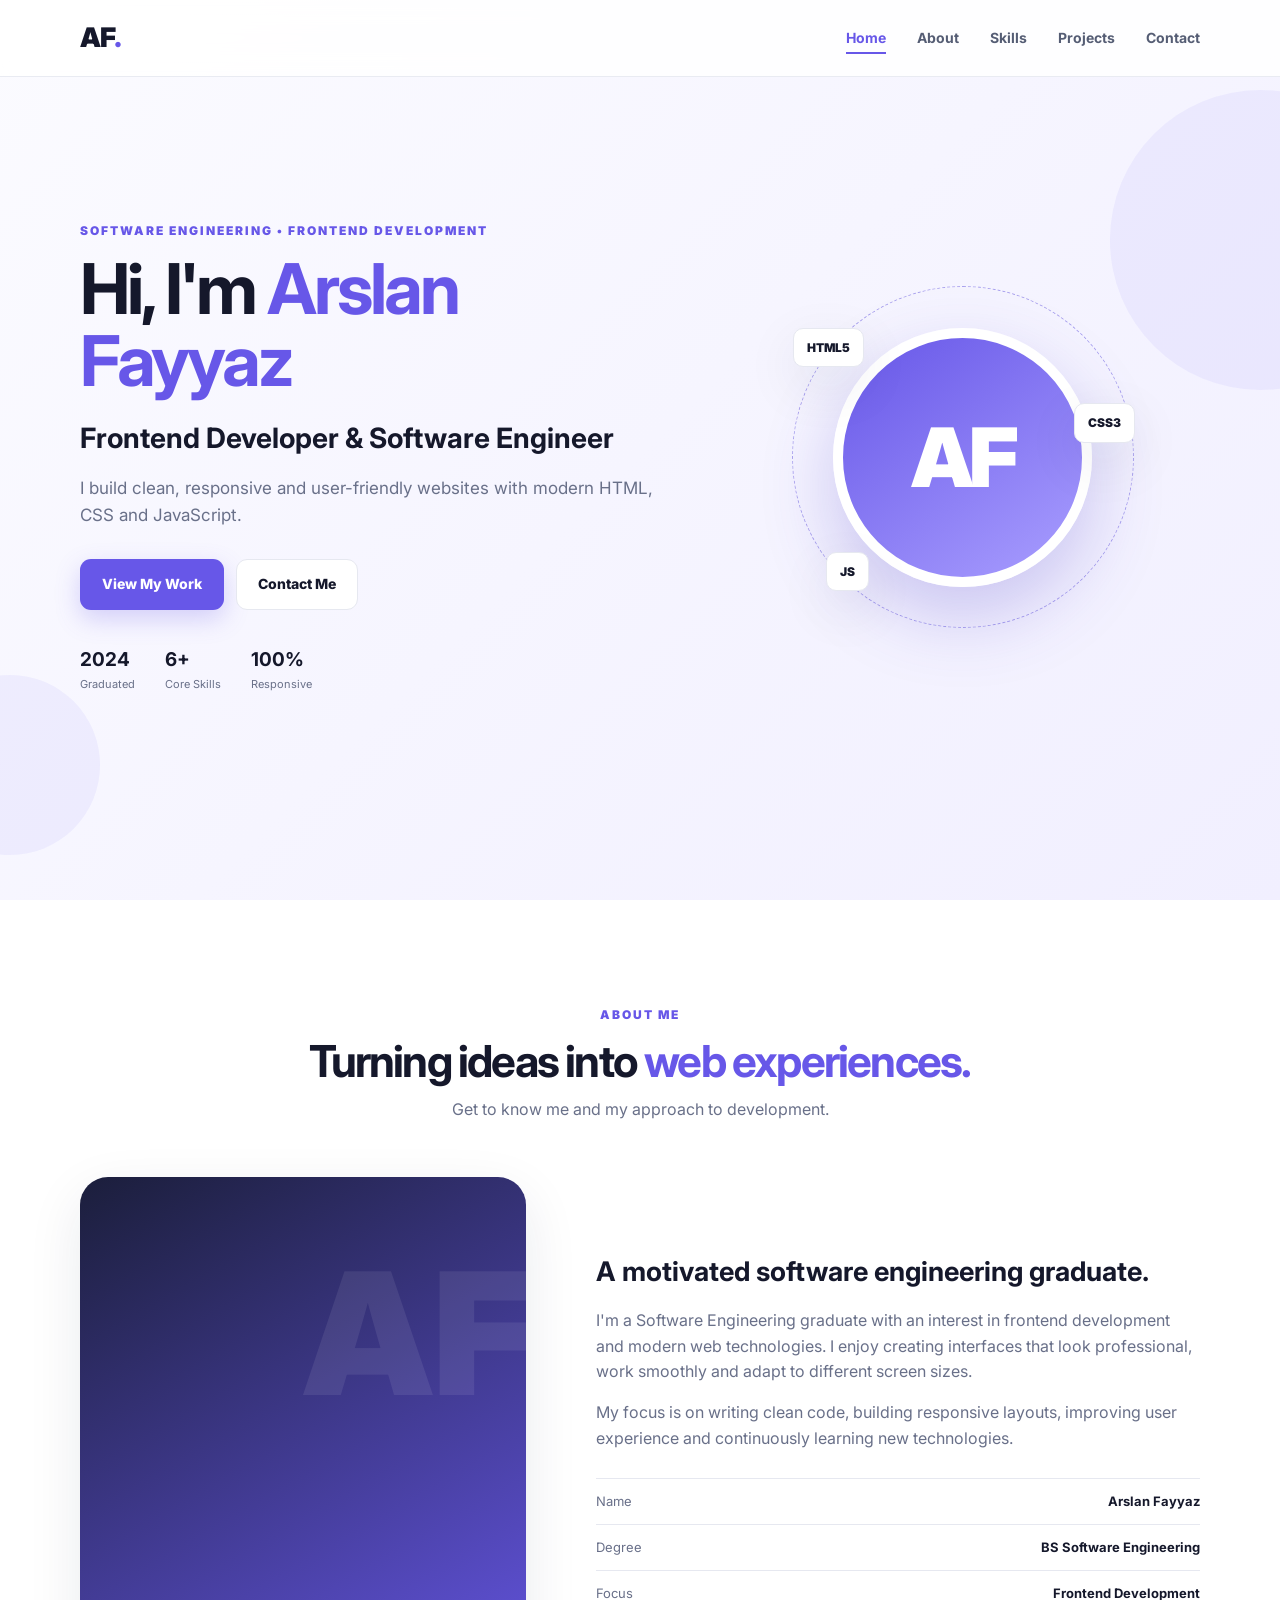
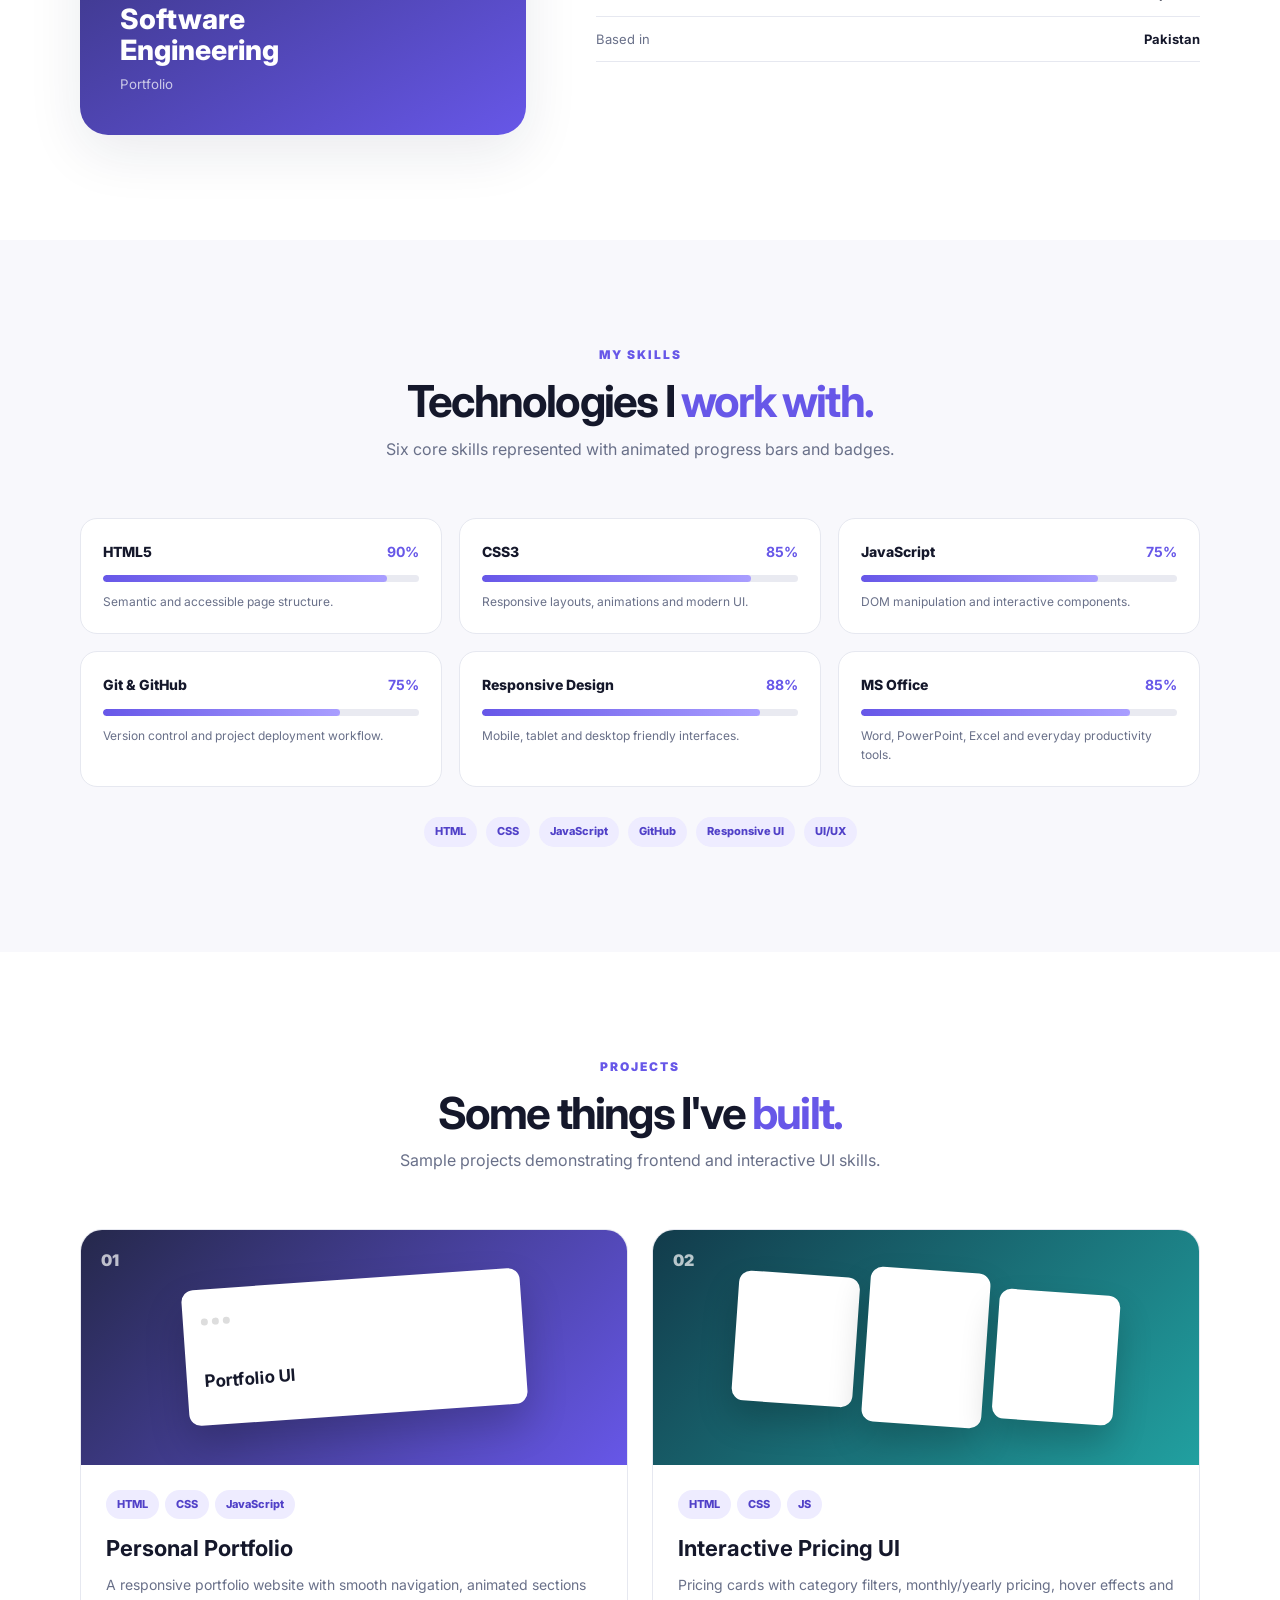
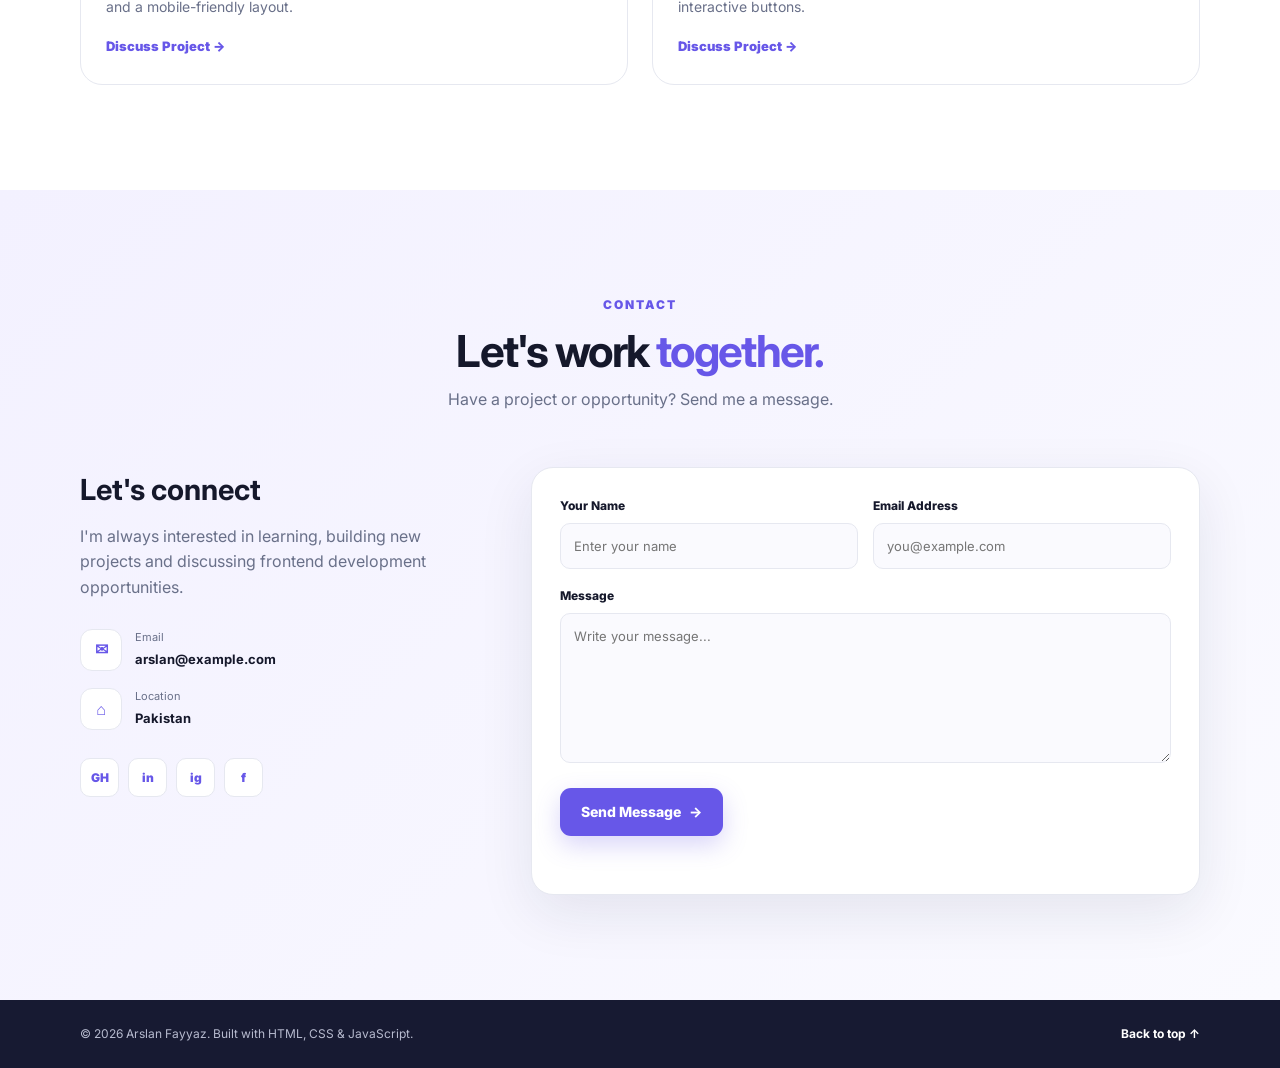
==== task-1/index.html @ dc2c3791 "Rename  index.html to index.html" ====
<!DOCTYPE html>
<html lang="en">
<head>
  <meta charset="UTF-8">
  <meta name="viewport" content="width=device-width, initial-scale=1.0">
  <meta name="description" content="Arslan Fayyaz - Software Engineering Portfolio">
  <title>Arslan Fayyaz | Portfolio</title>
  <link rel="preconnect" href="https://fonts.googleapis.com">
  <link rel="preconnect" href="https://fonts.gstatic.com" crossorigin>
  <link href="https://fonts.googleapis.com/css2?family=Inter:wght@400;500;600;700;800&display=swap" rel="stylesheet">
  <link rel="stylesheet" href="style.css">
</head>
<body>

  <header class="header">
    <nav class="navbar container">
      <a href="#home" class="logo">AF<span>.</span></a>

      <button class="menu-btn" id="menuBtn" aria-label="Open navigation menu" aria-expanded="false">
        <span></span><span></span><span></span>
      </button>

      <ul class="nav-links" id="navLinks">
        <li><a href="#home" class="nav-link active">Home</a></li>
        <li><a href="#about" class="nav-link">About</a></li>
        <li><a href="#skills" class="nav-link">Skills</a></li>
        <li><a href="#projects" class="nav-link">Projects</a></li>
        <li><a href="#contact" class="nav-link">Contact</a></li>
      </ul>
    </nav>
  </header>

  <main>
    <!-- HOME -->
    <section class="hero section" id="home">
      <div class="hero-bg-circle circle-one"></div>
      <div class="hero-bg-circle circle-two"></div>

      <div class="container hero-grid">
        <div class="hero-content reveal">
          <p class="eyebrow">SOFTWARE ENGINEERING • FRONTEND DEVELOPMENT</p>
          <h1>Hi, I'm <span>Arslan Fayyaz</span></h1>
          <h2>Frontend Developer & Software Engineer</h2>
          <p class="hero-text">
            I build clean, responsive and user-friendly websites with modern
            HTML, CSS and JavaScript.
          </p>

          <div class="hero-buttons">
            <a href="#projects" class="btn btn-primary">View My Work</a>
            <a href="#contact" class="btn btn-outline">Contact Me</a>
          </div>

          <div class="quick-stats">
            <div><strong>2024</strong><span>Graduated</span></div>
            <div><strong>6+</strong><span>Core Skills</span></div>
            <div><strong>100%</strong><span>Responsive</span></div>
          </div>
        </div>

        <div class="profile-wrap reveal">
          <div class="profile-card">
            <div class="profile-image">
              <div class="profile-initials">AF</div>
            </div>
            <div class="profile-glow"></div>
            <div class="floating-tag tag-one">HTML5</div>
            <div class="floating-tag tag-two">CSS3</div>
            <div class="floating-tag tag-three">JS</div>
          </div>
        </div>
      </div>
    </section>

    <!-- ABOUT -->
    <section class="section about" id="about">
      <div class="container">
        <div class="section-heading reveal">
          <p class="eyebrow">ABOUT ME</p>
          <h2>Turning ideas into <span>web experiences.</span></h2>
          <p>Get to know me and my approach to development.</p>
        </div>

        <div class="about-grid">
          <div class="about-image reveal">
            <div class="about-photo">
              <span>Software<br>Engineering</span>
              <small>Portfolio</small>
            </div>
          </div>

          <div class="about-content reveal">
            <h3>A motivated software engineering graduate.</h3>
            <p>
              I'm a Software Engineering graduate with an interest in frontend
              development and modern web technologies. I enjoy creating
              interfaces that look professional, work smoothly and adapt to
              different screen sizes.
            </p>
            <p>
              My focus is on writing clean code, building responsive layouts,
              improving user experience and continuously learning new
              technologies.
            </p>

            <div class="info-list">
              <div><span>Name</span><strong>Arslan Fayyaz</strong></div>
              <div><span>Degree</span><strong>BS Software Engineering</strong></div>
              <div><span>Focus</span><strong>Frontend Development</strong></div>
              <div><span>Based in</span><strong>Pakistan</strong></div>
            </div>
          </div>
        </div>
      </div>
    </section>

    <!-- SKILLS -->
    <section class="section skills" id="skills">
      <div class="container">
        <div class="section-heading reveal">
          <p class="eyebrow">MY SKILLS</p>
          <h2>Technologies I <span>work with.</span></h2>
          <p>Six core skills represented with animated progress bars and badges.</p>
        </div>

        <div class="skills-grid">
          <div class="skill-card reveal">
            <div class="skill-top"><span>HTML5</span><strong>90%</strong></div>
            <div class="progress"><span style="--level:90%"></span></div>
            <p>Semantic and accessible page structure.</p>
          </div>

          <div class="skill-card reveal">
            <div class="skill-top"><span>CSS3</span><strong>85%</strong></div>
            <div class="progress"><span style="--level:85%"></span></div>
            <p>Responsive layouts, animations and modern UI.</p>
          </div>

          <div class="skill-card reveal">
            <div class="skill-top"><span>JavaScript</span><strong>75%</strong></div>
            <div class="progress"><span style="--level:75%"></span></div>
            <p>DOM manipulation and interactive components.</p>
          </div>

          <div class="skill-card reveal">
            <div class="skill-top"><span>Git & GitHub</span><strong>75%</strong></div>
            <div class="progress"><span style="--level:75%"></span></div>
            <p>Version control and project deployment workflow.</p>
          </div>

          <div class="skill-card reveal">
            <div class="skill-top"><span>Responsive Design</span><strong>88%</strong></div>
            <div class="progress"><span style="--level:88%"></span></div>
            <p>Mobile, tablet and desktop friendly interfaces.</p>
          </div>

          <div class="skill-card reveal">
            <div class="skill-top"><span>MS Office</span><strong>85%</strong></div>
            <div class="progress"><span style="--level:85%"></span></div>
            <p>Word, PowerPoint, Excel and everyday productivity tools.</p>
          </div>
        </div>

        <div class="skill-badges reveal">
          <span>HTML</span><span>CSS</span><span>JavaScript</span>
          <span>GitHub</span><span>Responsive UI</span><span>UI/UX</span>
        </div>
      </div>
    </section>

    <!-- PROJECTS -->
    <section class="section projects" id="projects">
      <div class="container">
        <div class="section-heading reveal">
          <p class="eyebrow">PROJECTS</p>
          <h2>Some things I've <span>built.</span></h2>
          <p>Sample projects demonstrating frontend and interactive UI skills.</p>
        </div>

        <div class="project-grid">
          <article class="project-card reveal">
            <div class="project-image project-one">
              <span>01</span>
              <div class="mock-window">
                <i></i><i></i><i></i>
                <b>Portfolio UI</b>
              </div>
            </div>
            <div class="project-content">
              <div class="project-tags"><span>HTML</span><span>CSS</span><span>JavaScript</span></div>
              <h3>Personal Portfolio</h3>
              <p>
                A responsive portfolio website with smooth navigation,
                animated sections and a mobile-friendly layout.
              </p>
              <a href="#contact" class="project-link">Discuss Project →</a>
            </div>
          </article>

          <article class="project-card reveal">
            <div class="project-image project-two">
              <span>02</span>
              <div class="mock-cards">
                <div></div><div></div><div></div>
              </div>
            </div>
            <div class="project-content">
              <div class="project-tags"><span>HTML</span><span>CSS</span><span>JS</span></div>
              <h3>Interactive Pricing UI</h3>
              <p>
                Pricing cards with category filters, monthly/yearly pricing,
                hover effects and interactive buttons.
              </p>
              <a href="#contact" class="project-link">Discuss Project →</a>
            </div>
          </article>
        </div>
      </div>
    </section>

    <!-- CONTACT -->
    <section class="section contact" id="contact">
      <div class="container">
        <div class="section-heading reveal">
          <p class="eyebrow">CONTACT</p>
          <h2>Let's work <span>together.</span></h2>
          <p>Have a project or opportunity? Send me a message.</p>
        </div>

        <div class="contact-grid">
          <div class="contact-info reveal">
            <h3>Let's connect</h3>
            <p>
              I'm always interested in learning, building new projects and
              discussing frontend development opportunities.
            </p>

            <div class="contact-item">
              <div class="contact-icon">✉</div>
              <div><small>Email</small><strong>arslan@example.com</strong></div>
            </div>
            <div class="contact-item">
              <div class="contact-icon">⌂</div>
              <div><small>Location</small><strong>Pakistan</strong></div>
            </div>

            <div class="socials">
              <a href="#" aria-label="GitHub">GH</a>
              <a href="#" aria-label="LinkedIn">in</a>
              <a href="#" aria-label="Instagram">ig</a>
              <a href="#" aria-label="Facebook">f</a>
            </div>
          </div>

          <form class="contact-form reveal" id="contactForm">
            <div class="form-row">
              <div class="field">
                <label for="name">Your Name</label>
                <input id="name" name="name" type="text" placeholder="Enter your name" required>
              </div>
              <div class="field">
                <label for="email">Email Address</label>
                <input id="email" name="email" type="email" placeholder="you@example.com" required>
              </div>
            </div>

            <div class="field">
              <label for="message">Message</label>
              <textarea id="message" name="message" rows="6" placeholder="Write your message..." required></textarea>
            </div>

            <button class="btn btn-primary submit-btn" type="submit">Send Message <span>→</span></button>
            <p class="form-message" id="formMessage"></p>
          </form>
        </div>
      </div>
    </section>
  </main>

  <footer class="footer">
    <div class="container footer-inner">
      <p>© 2026 Arslan Fayyaz. Built with HTML, CSS & JavaScript.</p>
      <a href="#home">Back to top ↑</a>
    </div>
  </footer>

  <script src="script.js"></script>
</body>
</html>
---- task-1/style.css ----
* {
  margin: 0;
  padding: 0;
  box-sizing: border-box;
}

:root {
  --bg: #f7f8fc;
  --surface: #ffffff;
  --text: #15182b;
  --muted: #697089;
  --line: #e6e8f0;
  --primary: #6757e8;
  --primary-dark: #5141c8;
  --soft: #eeecff;
  --dark: #171a32;
  --shadow: 0 18px 55px rgba(27, 31, 64, 0.09);
}

html {
  scroll-behavior: smooth;
  scroll-padding-top: 82px;
}

body {
  font-family: "Inter", sans-serif;
  color: var(--text);
  background: var(--bg);
  line-height: 1.6;
  overflow-x: hidden;
}

a {
  color: inherit;
}

.container {
  width: min(1120px, 92%);
  margin-inline: auto;
}

.section {
  padding: 105px 0;
}

.header {
  position: fixed;
  inset: 0 0 auto 0;
  z-index: 1000;
  background: rgba(255,255,255,.86);
  backdrop-filter: blur(14px);
  border-bottom: 1px solid rgba(230,232,240,.85);
}

.navbar {
  min-height: 76px;
  display: flex;
  align-items: center;
  justify-content: space-between;
}

.logo {
  text-decoration: none;
  font-size: 27px;
  font-weight: 900;
  letter-spacing: -1px;
}

.logo span,
.hero h1 span,
.section-heading h2 span {
  color: var(--primary);
}

.nav-links {
  display: flex;
  align-items: center;
  gap: 31px;
  list-style: none;
}

.nav-link {
  text-decoration: none;
  color: #555d74;
  font-size: 14px;
  font-weight: 700;
  position: relative;
  padding: 8px 0;
  transition: .25s;
}

.nav-link::after {
  content: "";
  position: absolute;
  left: 0;
  bottom: 0;
  width: 0;
  height: 2px;
  background: var(--primary);
  transition: .25s;
}

.nav-link:hover,
.nav-link.active {
  color: var(--primary);
}

.nav-link:hover::after,
.nav-link.active::after {
  width: 100%;
}

.menu-btn {
  display: none;
  border: 0;
  background: transparent;
  cursor: pointer;
  width: 42px;
  height: 42px;
}

.menu-btn span {
  display: block;
  width: 24px;
  height: 2px;
  background: var(--text);
  margin: 5px auto;
  transition: .25s;
}

.hero {
  min-height: 100vh;
  display: grid;
  place-items: center;
  padding-top: 120px;
  background: linear-gradient(135deg, #fbfbff 0%, #f1efff 100%);
  position: relative;
  overflow: hidden;
}

.hero-grid {
  display: grid;
  grid-template-columns: 1.1fr .9fr;
  align-items: center;
  gap: 65px;
  position: relative;
  z-index: 2;
}

.eyebrow {
  color: var(--primary);
  font-size: 12px;
  letter-spacing: 2px;
  font-weight: 900;
  margin-bottom: 12px;
}

.hero h1 {
  font-size: clamp(42px, 6vw, 70px);
  line-height: 1.04;
  letter-spacing: -3px;
  margin-bottom: 18px;
}

.hero h2 {
  font-size: clamp(20px, 3vw, 28px);
  margin-bottom: 14px;
}

.hero-text {
  color: var(--muted);
  max-width: 590px;
  font-size: 17px;
}

.hero-buttons {
  display: flex;
  flex-wrap: wrap;
  gap: 12px;
  margin: 30px 0 35px;
}

.btn {
  display: inline-flex;
  align-items: center;
  justify-content: center;
  gap: 8px;
  border-radius: 11px;
  padding: 13px 21px;
  text-decoration: none;
  border: 1px solid transparent;
  font: inherit;
  font-size: 14px;
  font-weight: 800;
  cursor: pointer;
  transition: .25s;
}

.btn-primary {
  color: white;
  background: var(--primary);
  box-shadow: 0 9px 25px rgba(103,87,232,.25);
}

.btn-primary:hover {
  background: var(--primary-dark);
  transform: translateY(-3px);
  box-shadow: 0 14px 30px rgba(103,87,232,.3);
}

.btn-outline {
  color: var(--text);
  background: white;
  border-color: var(--line);
}

.btn-outline:hover {
  border-color: var(--primary);
  color: var(--primary);
  transform: translateY(-3px);
}

.quick-stats {
  display: flex;
  gap: 30px;
}

.quick-stats div {
  display: grid;
  gap: 1px;
}

.quick-stats strong {
  font-size: 19px;
}

.quick-stats span {
  font-size: 11px;
  color: var(--muted);
}

.profile-wrap {
  display: flex;
  justify-content: center;
}

.profile-card {
  width: min(360px, 80vw);
  aspect-ratio: 1;
  position: relative;
  display: grid;
  place-items: center;
}

.profile-image {
  width: 72%;
  height: 72%;
  border-radius: 50%;
  background: linear-gradient(145deg, #6757e8, #a99eff);
  display: grid;
  place-items: center;
  box-shadow: 0 30px 70px rgba(81,65,200,.25);
  border: 10px solid white;
  position: relative;
  z-index: 2;
}

.profile-initials {
  color: white;
  font-size: clamp(55px, 8vw, 82px);
  font-weight: 900;
  letter-spacing: -5px;
}

.profile-glow {
  position: absolute;
  width: 95%;
  height: 95%;
  border: 1px dashed #aaa2ee;
  border-radius: 50%;
  animation: rotate 20s linear infinite;
}

.floating-tag {
  position: absolute;
  background: white;
  border: 1px solid var(--line);
  border-radius: 10px;
  padding: 9px 13px;
  box-shadow: var(--shadow);
  font-size: 12px;
  font-weight: 900;
  z-index: 4;
  animation: float 3s ease-in-out infinite;
}

.tag-one { top: 14%; left: 3%; }
.tag-two { right: 2%; top: 35%; animation-delay: .8s; }
.tag-three { bottom: 13%; left: 12%; animation-delay: 1.5s; }

.hero-bg-circle {
  position: absolute;
  border-radius: 50%;
  background: rgba(103,87,232,.07);
}

.circle-one { width: 300px; height: 300px; right: -130px; top: 10%; }
.circle-two { width: 180px; height: 180px; left: -80px; bottom: 5%; }

.section-heading {
  text-align: center;
  max-width: 700px;
  margin: 0 auto 55px;
}

.section-heading h2 {
  font-size: clamp(31px, 4vw, 44px);
  letter-spacing: -1.8px;
  line-height: 1.15;
  margin-bottom: 10px;
}

.section-heading > p:last-child {
  color: var(--muted);
}

.about {
  background: var(--surface);
}

.about-grid {
  display: grid;
  grid-template-columns: .85fr 1.15fr;
  gap: 70px;
  align-items: center;
}

.about-photo {
  aspect-ratio: 4 / 5;
  border-radius: 28px;
  background: linear-gradient(150deg, #1b1e3b, #6757e8);
  color: white;
  padding: 40px;
  display: flex;
  flex-direction: column;
  justify-content: end;
  box-shadow: var(--shadow);
  position: relative;
  overflow: hidden;
}

.about-photo::before {
  content: "AF";
  position: absolute;
  font-size: 170px;
  font-weight: 900;
  opacity: .08;
  right: -10px;
  top: 20px;
}

.about-photo span {
  font-size: 28px;
  line-height: 1.1;
  font-weight: 800;
  position: relative;
}

.about-photo small {
  margin-top: 8px;
  opacity: .7;
  position: relative;
}

.about-content h3 {
  font-size: 27px;
  margin-bottom: 15px;
}

.about-content > p {
  color: var(--muted);
  margin-bottom: 15px;
}

.info-list {
  margin-top: 27px;
  border-top: 1px solid var(--line);
}

.info-list div {
  display: flex;
  justify-content: space-between;
  gap: 15px;
  padding: 12px 0;
  border-bottom: 1px solid var(--line);
  font-size: 13px;
}

.info-list span {
  color: var(--muted);
}

.skills {
  background: #f8f8fc;
}

.skills-grid {
  display: grid;
  grid-template-columns: repeat(3, 1fr);
  gap: 17px;
}

.skill-card {
  background: white;
  border: 1px solid var(--line);
  border-radius: 17px;
  padding: 22px;
  transition: .3s;
}

.skill-card:hover {
  transform: translateY(-6px);
  box-shadow: var(--shadow);
  border-color: #c7c1ff;
}

.skill-top {
  display: flex;
  justify-content: space-between;
  font-weight: 800;
  font-size: 14px;
}

.skill-top strong {
  color: var(--primary);
}

.progress {
  height: 7px;
  background: #e9eaf1;
  border-radius: 20px;
  overflow: hidden;
  margin: 12px 0 10px;
}

.progress span {
  display: block;
  height: 100%;
  width: var(--level);
  background: linear-gradient(90deg, var(--primary), #a99eff);
  border-radius: inherit;
  transform-origin: left;
  animation: progressIn 1.2s ease both;
}

.skill-card p {
  color: var(--muted);
  font-size: 12px;
}

.skill-badges {
  display: flex;
  flex-wrap: wrap;
  justify-content: center;
  gap: 9px;
  margin-top: 30px;
}

.skill-badges span,
.project-tags span {
  background: var(--soft);
  color: var(--primary-dark);
  border-radius: 999px;
  padding: 6px 11px;
  font-size: 11px;
  font-weight: 800;
}

.projects {
  background: white;
}

.project-grid {
  display: grid;
  grid-template-columns: repeat(2, 1fr);
  gap: 24px;
}

.project-card {
  border: 1px solid var(--line);
  border-radius: 22px;
  overflow: hidden;
  background: white;
  transition: .3s;
}

.project-card:hover {
  transform: translateY(-8px);
  box-shadow: var(--shadow);
}

.project-image {
  height: 235px;
  position: relative;
  display: grid;
  place-items: center;
  overflow: hidden;
}

.project-one {
  background: linear-gradient(135deg, #25284b, #6757e8);
}

.project-two {
  background: linear-gradient(135deg, #123b4b, #21a0a0);
}

.project-image > span {
  position: absolute;
  top: 18px;
  left: 20px;
  color: white;
  opacity: .7;
  font-weight: 900;
}

.mock-window {
  width: 62%;
  height: 58%;
  background: white;
  border-radius: 12px;
  padding: 18px;
  box-shadow: 0 20px 40px rgba(0,0,0,.2);
  transform: rotate(-4deg);
}

.mock-window i {
  display: inline-block;
  width: 7px;
  height: 7px;
  background: #ddd;
  border-radius: 50%;
  margin-right: 4px;
}

.mock-window b {
  display: block;
  margin-top: 35px;
  font-size: 17px;
}

.mock-cards {
  width: 70%;
  display: flex;
  gap: 10px;
  align-items: center;
  transform: rotate(4deg);
}

.mock-cards div {
  flex: 1;
  height: 130px;
  background: white;
  border-radius: 12px;
  box-shadow: 0 18px 35px rgba(0,0,0,.2);
}

.mock-cards div:nth-child(2) {
  height: 155px;
}

.project-content {
  padding: 25px;
}

.project-tags {
  display: flex;
  gap: 6px;
  flex-wrap: wrap;
  margin-bottom: 12px;
}

.project-content h3 {
  font-size: 22px;
  margin-bottom: 7px;
}

.project-content p {
  color: var(--muted);
  font-size: 14px;
}

.project-link {
  display: inline-block;
  margin-top: 18px;
  color: var(--primary);
  text-decoration: none;
  font-size: 13px;
  font-weight: 900;
}

.contact {
  background: linear-gradient(135deg, #f3f1ff, #fafaff);
}

.contact-grid {
  display: grid;
  grid-template-columns: .75fr 1.25fr;
  gap: 50px;
  align-items: start;
}

.contact-info h3 {
  font-size: 29px;
  margin-bottom: 10px;
}

.contact-info > p {
  color: var(--muted);
  margin-bottom: 28px;
}

.contact-item {
  display: flex;
  align-items: center;
  gap: 13px;
  margin: 16px 0;
}

.contact-icon {
  width: 42px;
  height: 42px;
  display: grid;
  place-items: center;
  background: white;
  border: 1px solid var(--line);
  border-radius: 12px;
  color: var(--primary);
  font-weight: 900;
}

.contact-item small {
  display: block;
  color: var(--muted);
  font-size: 11px;
}

.contact-item strong {
  font-size: 13px;
}

.socials {
  display: flex;
  gap: 9px;
  margin-top: 27px;
}

.socials a {
  width: 39px;
  height: 39px;
  display: grid;
  place-items: center;
  border: 1px solid var(--line);
  border-radius: 10px;
  background: white;
  color: var(--primary);
  text-decoration: none;
  font-size: 12px;
  font-weight: 900;
  transition: .25s;
}

.socials a:hover {
  background: var(--primary);
  color: white;
  transform: translateY(-3px);
}

.contact-form {
  background: white;
  border: 1px solid var(--line);
  border-radius: 22px;
  padding: 28px;
  box-shadow: var(--shadow);
}

.form-row {
  display: grid;
  grid-template-columns: 1fr 1fr;
  gap: 15px;
}

.field {
  margin-bottom: 17px;
}

.field label {
  display: block;
  font-size: 12px;
  font-weight: 800;
  margin-bottom: 7px;
}

.field input,
.field textarea {
  width: 100%;
  border: 1px solid var(--line);
  border-radius: 10px;
  outline: none;
  padding: 12px 13px;
  font: inherit;
  font-size: 13px;
  color: var(--text);
  background: #fafafe;
  transition: .2s;
  resize: vertical;
}

.field input:focus,
.field textarea:focus {
  border-color: var(--primary);
  box-shadow: 0 0 0 3px rgba(103,87,232,.1);
}

.submit-btn {
  border: 0;
}

.form-message {
  color: #258a55;
  font-size: 12px;
  font-weight: 700;
  margin-top: 12px;
  min-height: 18px;
}

.footer {
  background: var(--dark);
  color: #b7bbcf;
  padding: 24px 0;
  font-size: 12px;
}

.footer-inner {
  display: flex;
  justify-content: space-between;
  gap: 15px;
}

.footer a {
  color: white;
  text-decoration: none;
  font-weight: 700;
}

.reveal {
  opacity: 0;
  transform: translateY(25px);
  transition: opacity .7s ease, transform .7s ease;
}

.reveal.show {
  opacity: 1;
  transform: translateY(0);
}

@keyframes progressIn {
  from { transform: scaleX(0); }
  to { transform: scaleX(1); }
}

@keyframes float {
  0%, 100% { transform: translateY(0); }
  50% { transform: translateY(-9px); }
}

@keyframes rotate {
  to { transform: rotate(360deg); }
}

@media (max-width: 900px) {
  .hero-grid,
  .about-grid,
  .contact-grid {
    grid-template-columns: 1fr;
  }

  .hero-content {
    text-align: center;
  }

  .hero-text {
    margin-inline: auto;
  }

  .hero-buttons,
  .quick-stats {
    justify-content: center;
  }

  .profile-wrap {
    order: -1;
  }

  .profile-card {
    width: min(300px, 75vw);
  }

  .about-image {
    max-width: 430px;
    margin: auto;
  }

  .skills-grid {
    grid-template-columns: repeat(2, 1fr);
  }

  .contact-info {
    text-align: center;
  }

  .contact-item,
  .socials {
    justify-content: center;
  }
}

@media (max-width: 650px) {
  .section {
    padding: 78px 0;
  }

  .navbar {
    min-height: 68px;
  }

  .menu-btn {
    display: block;
    z-index: 1001;
  }

  .nav-links {
    position: absolute;
    top: 68px;
    left: 0;
    width: 100%;
    padding: 15px 4%;
    background: white;
    border-bottom: 1px solid var(--line);
    flex-direction: column;
    gap: 0;
    align-items: stretch;
    transform: translateY(-140%);
    opacity: 0;
    pointer-events: none;
    transition: .3s;
  }

  .nav-links.open {
    transform: translateY(0);
    opacity: 1;
    pointer-events: auto;
    box-shadow: 0 15px 30px rgba(20,25,50,.08);
  }

  .nav-link {
    display: block;
    padding: 13px 5px;
  }

  .hero {
    padding-top: 105px;
  }

  .hero h1 {
    letter-spacing: -2px;
  }

  .quick-stats {
    gap: 18px;
  }

  .skills-grid,
  .project-grid,
  .form-row {
    grid-template-columns: 1fr;
  }

  .about-photo {
    aspect-ratio: 1 / 1;
  }

  .footer-inner {
    flex-direction: column;
    text-align: center;
  }
}
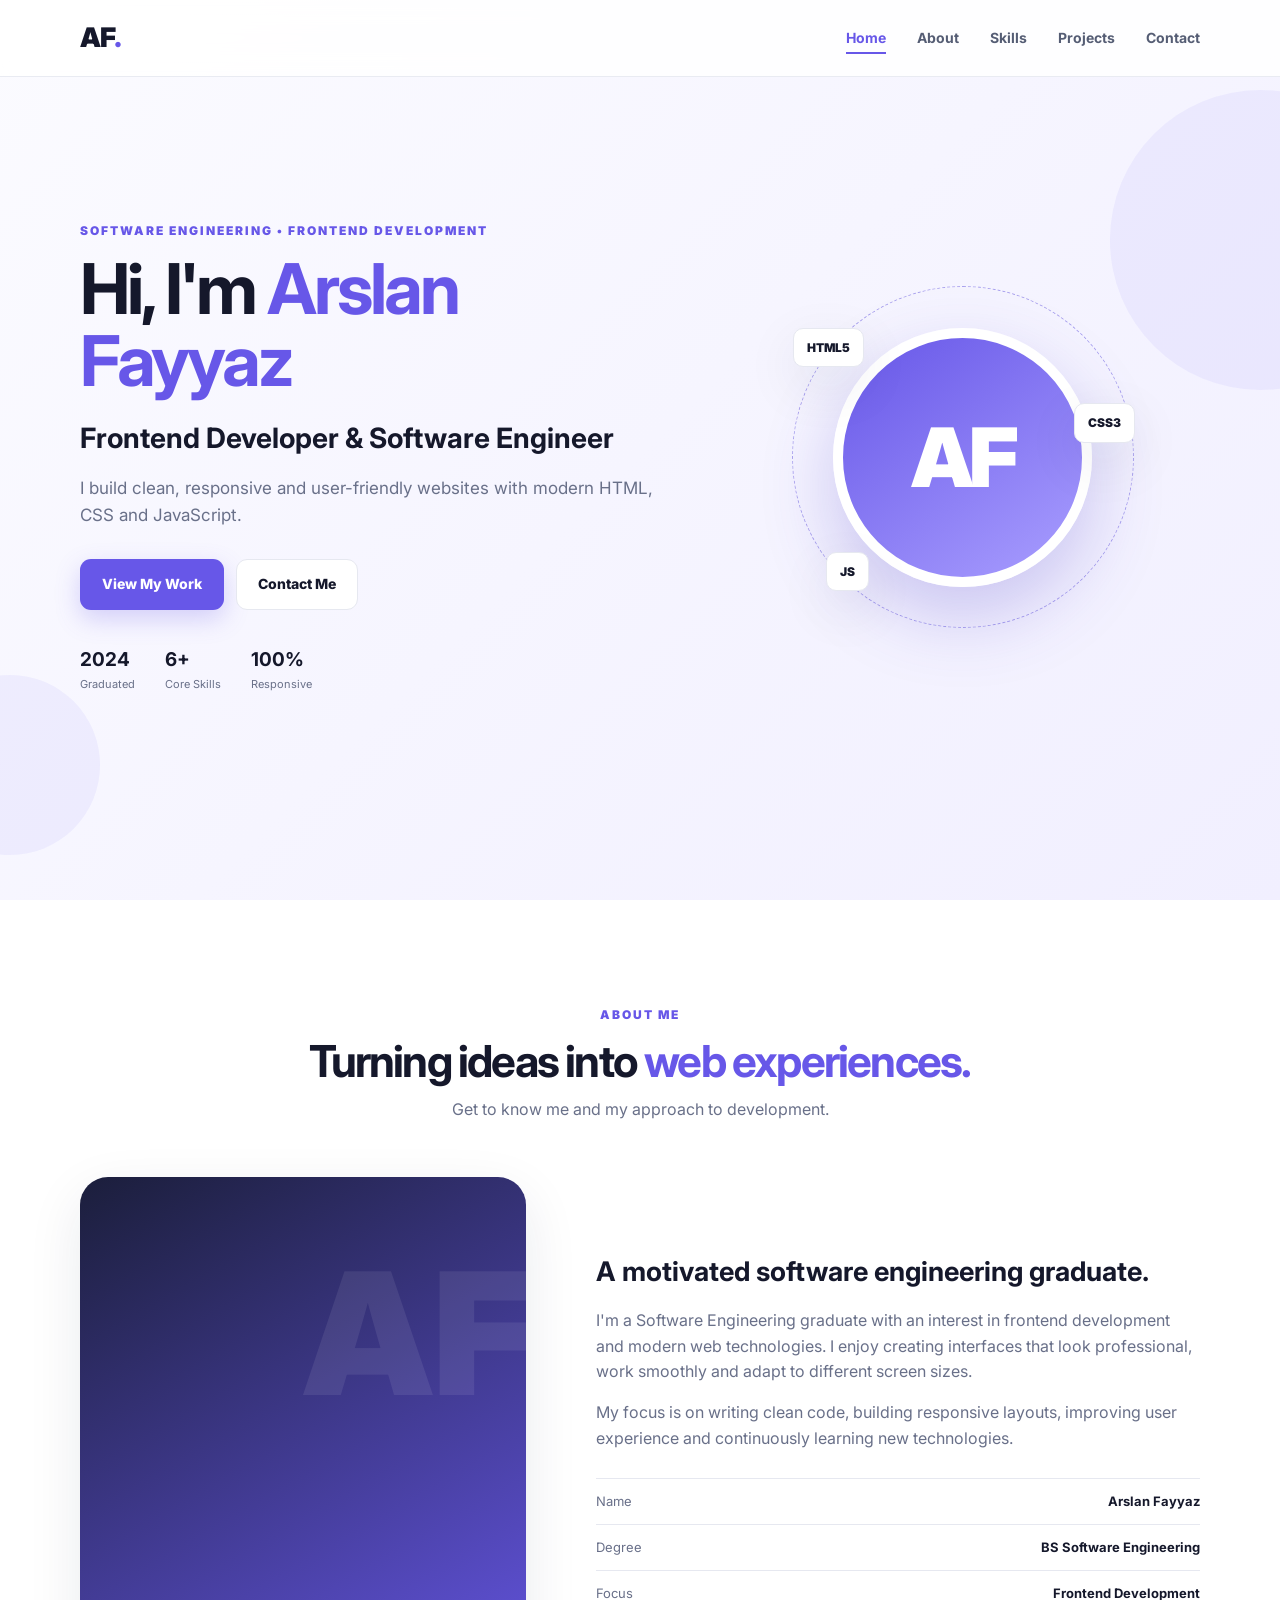
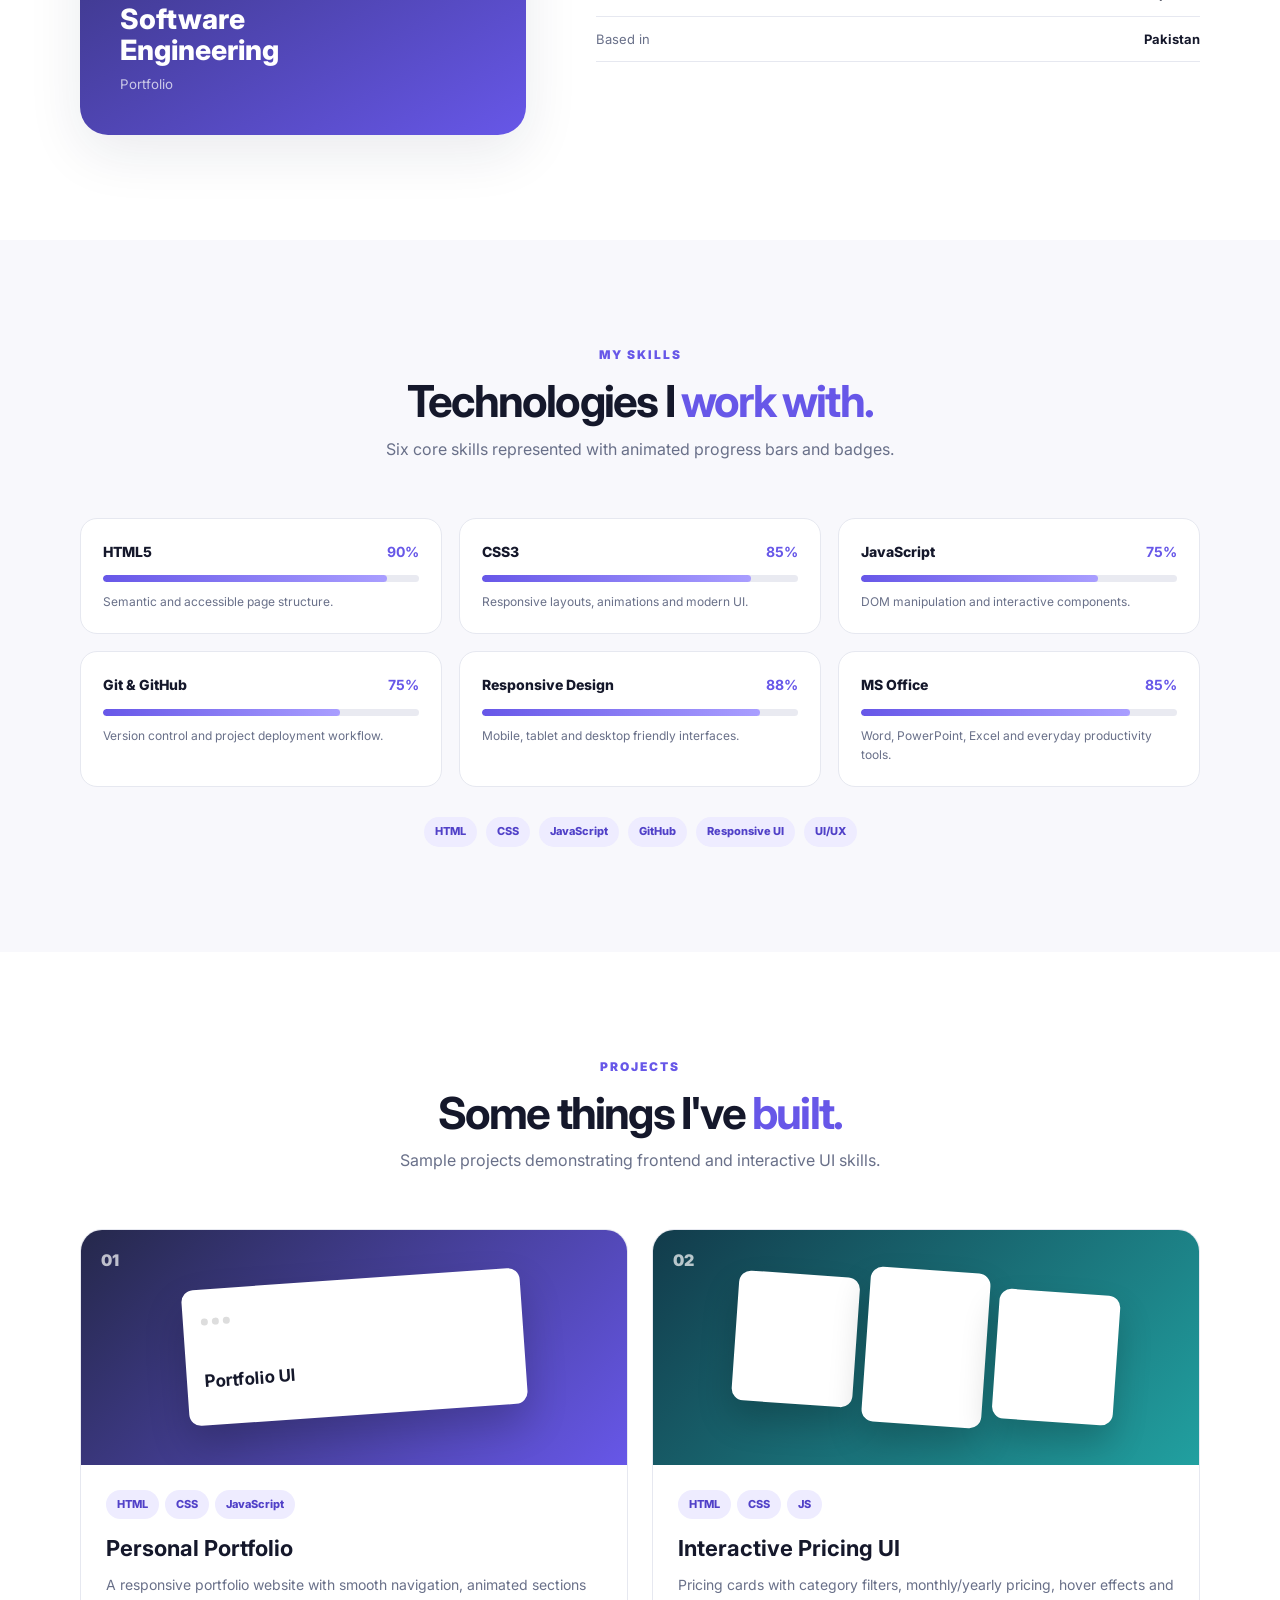
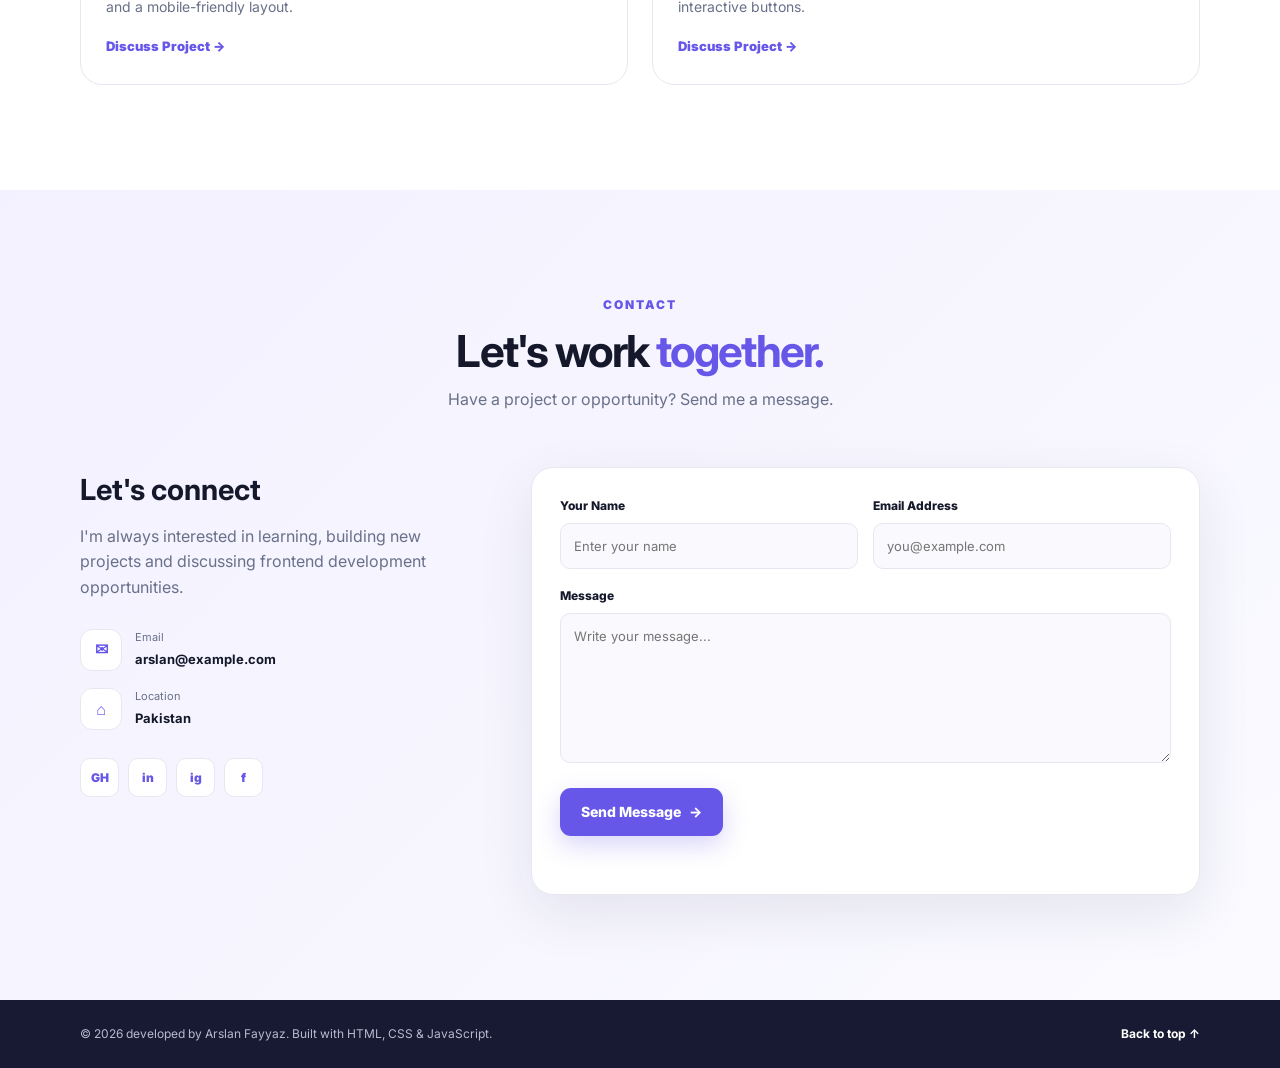
==== commit 162ec5a7: "Update index.html" ====
--- a/task-1/index.html
+++ b/task-1/index.html
@@ -279,7 +279,7 @@
 
   <footer class="footer">
     <div class="container footer-inner">
-      <p>© 2026 Arslan Fayyaz. Built with HTML, CSS & JavaScript.</p>
+      <p>© 2026 developed by Arslan Fayyaz. Built with HTML, CSS & JavaScript.</p>
       <a href="#home">Back to top ↑</a>
     </div>
   </footer>
